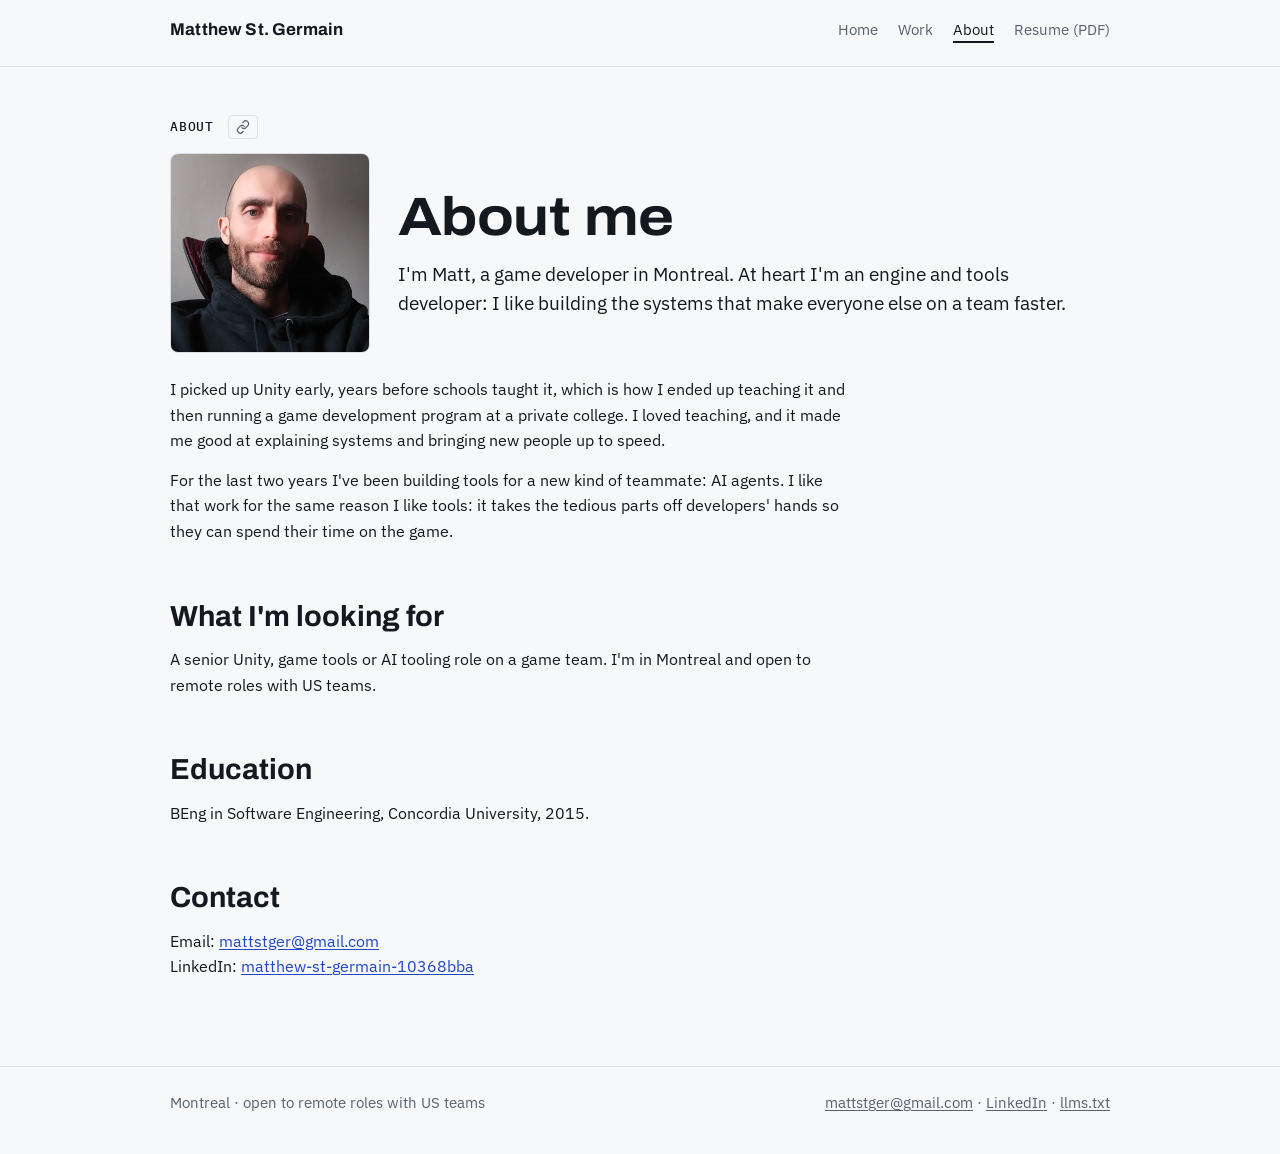
==== about/index.html @ b754c54a "Replace Jekyll starter with the generated portfolio site Static site generated by tools/site/build_s" ====
<!doctype html>
<html lang="en">
<head>
<meta charset="utf-8">
<meta name="viewport" content="width=device-width,initial-scale=1,viewport-fit=cover">
<title>About · Matthew St. Germain</title>
<meta name="description" content="Who Matthew St. Germain is, the role he's looking for, and how to reach him.">
<link rel="canonical" href="https://mattstg.github.io/about/">
<meta property="og:title" content="About · Matthew St. Germain">
<meta property="og:description" content="Who Matthew St. Germain is, the role he's looking for, and how to reach him.">
<meta property="og:type" content="website">
<meta property="og:url" content="https://mattstg.github.io/about/">
<link rel="alternate" type="text/plain" href="/llms.txt" title="Plain-text summary for AI readers">
<link rel="preconnect" href="https://fonts.googleapis.com"><link rel="preconnect" href="https://fonts.gstatic.com" crossorigin><link rel="stylesheet" href="https://fonts.googleapis.com/css2?family=Archivo:wdth,wght@100..125,600..700&family=IBM+Plex+Mono:wght@400;500;600&family=IBM+Plex+Sans:wght@400;500;600&display=swap">
<link rel="stylesheet" href="/assets/site.css">
</head>
<body>
<header class="top"><div class="wrap">
<a class="brand" href="/">Matthew St. Germain</a>
<nav aria-label="Main"><ul><li><a href="/">Home</a></li><li><a href="/work/">Work</a></li><li><a href="/about/" aria-current="page">About</a></li><li><a href="/resume/Matthew-St-Germain-Resume.pdf">Resume (PDF)</a></li></ul></nav>
</div></header>
<main><div class="wrap">
<nav class="crumbs" aria-label="Breadcrumb"><span aria-current="page">About</span><button type="button" class="copylink" title="Copy link to this page"><svg viewBox="0 0 24 24" fill="none" stroke="currentColor" stroke-width="2" stroke-linecap="round" stroke-linejoin="round" aria-hidden="true"><path d="M10 13a5 5 0 0 0 7.07 0l3-3a5 5 0 0 0-7.07-7.07l-1.5 1.5"/><path d="M14 11a5 5 0 0 0-7.07 0l-3 3a5 5 0 0 0 7.07 7.07l1.5-1.5"/></svg><span class="lbl">Copy link</span></button></nav>

<div class="intro">
  <img class="portrait" src="/assets/img/matt.png" width="402" height="350" alt="Matthew St. Germain">
  <div>
    <h1>About me</h1>
    <p class="lede">I'm Matt, a game developer in Montreal. At heart I'm an engine and tools developer: I like
    building the systems that make everyone else on a team faster.</p>
  </div>
</div>

<p>I picked up Unity early, years before schools taught it, which is how I ended up teaching it and then running a
game development program at a private college. I loved teaching, and it made me good at explaining systems and bringing new people
up to speed.</p>
<p>For the last two years I've been building tools for a new kind of teammate: AI agents. I like that work for the
same reason I like tools: it takes the tedious parts off developers' hands so they can spend their time on the
game.</p>

<h2>What I'm looking for</h2>
<p>A senior Unity, game tools or AI tooling role on a game team. I'm in Montreal and open to remote roles with US
teams.</p>

<h2>Education</h2>
<p>BEng in Software Engineering, Concordia University, 2015.</p>

<h2>Contact</h2>
<p>Email: <a href="mailto:mattstger@gmail.com">mattstger@gmail.com</a><br>LinkedIn: <a href="https://www.linkedin.com/in/matthew-st-germain-10368bba/">matthew-st-germain-10368bba</a></p>

</div></main>
<footer><div class="wrap">
<span>Montreal · open to remote roles with US teams</span>
<span><a href="mailto:mattstger@gmail.com">mattstger@gmail.com</a> · <a href="https://www.linkedin.com/in/matthew-st-germain-10368bba/">LinkedIn</a> · <a href="/llms.txt">llms.txt</a></span>
</div></footer>
<script>
document.querySelectorAll('.copylink').forEach(function (b) {
  b.addEventListener('click', function () {
    var url = document.querySelector('link[rel=canonical]').href, lbl = b.querySelector('.lbl');
    function done() {
      b.classList.add('done'); lbl.textContent = 'Copied';
      setTimeout(function () { b.classList.remove('done'); lbl.textContent = 'Copy link'; }, 1600);
    }
    function fallback() {
      var t = document.createElement('textarea'); t.value = url; document.body.appendChild(t);
      t.select(); try { document.execCommand('copy'); } catch (e) {} t.remove(); done();
    }
    if (navigator.clipboard) navigator.clipboard.writeText(url).then(done, fallback); else fallback();
  });
});
</script>
</body>
</html>
---- assets/site.css ----
/* Layout: a single reading column (about 68ch) with a wide band for spec sheets and metric rows.
   Engineering datasheet feel: mono figures, hairline rules, one signal colour for results. */
:root{
  --bg:#f7f8f9; --surface:#ffffff; --ink:#14181f; --muted:#596270; --rule:#dce0e6;
  --accent:#1f47c7; --signal:#c9471a; --signal-bg:#fbeee8;
  --display:"Archivo","Arial Narrow",Arial,sans-serif;
  --body:"IBM Plex Sans",system-ui,-apple-system,"Segoe UI",sans-serif;
  --mono:"IBM Plex Mono",ui-monospace,Consolas,monospace;
  --measure:68ch;
}
@media (prefers-color-scheme:dark){:root:not([data-theme="light"]){
  --bg:#0f1217; --surface:#171b22; --ink:#e6e9ee; --muted:#9aa3b1; --rule:#2a303a;
  --accent:#86a6ff; --signal:#ff8a5c; --signal-bg:#2a1a13; color-scheme:dark}}
:root[data-theme="dark"]{
  --bg:#0f1217; --surface:#171b22; --ink:#e6e9ee; --muted:#9aa3b1; --rule:#2a303a;
  --accent:#86a6ff; --signal:#ff8a5c; --signal-bg:#2a1a13; color-scheme:dark}

*{box-sizing:border-box}
html{-webkit-text-size-adjust:100%}
body{margin:0;background:var(--bg);color:var(--ink);font:16px/1.6 var(--body)}
img{max-width:100%;height:auto;display:block}
a{color:var(--accent);text-underline-offset:2px}
a:focus-visible{outline:2px solid var(--accent);outline-offset:2px;border-radius:2px}
.wrap{max-width:980px;margin:0 auto;padding-left:max(20px,env(safe-area-inset-left,0px));padding-right:max(20px,env(safe-area-inset-right,0px))}

/* Header */
.top{border-bottom:1px solid var(--rule)}
.top .wrap{display:flex;flex-wrap:wrap;align-items:baseline;justify-content:space-between;gap:8px 24px;padding-block:18px}
.brand{font:700 17px/1 var(--display);letter-spacing:.01em;color:var(--ink);text-decoration:none}
nav ul{display:flex;flex-wrap:wrap;gap:4px 20px;list-style:none;margin:0;padding:0;font-size:15px}
nav a{color:var(--muted);text-decoration:none}
nav a:hover,nav a[aria-current="page"]{color:var(--ink)}
nav a[aria-current="page"]{text-decoration:underline;text-decoration-thickness:2px;text-underline-offset:6px}

/* Type */
main{padding-block:48px 72px}
h1,h2,h3{font-family:var(--display);text-wrap:balance;line-height:1.12}
h1{font-size:clamp(34px,5.5vw,54px);font-weight:700;letter-spacing:-.01em;margin:0 0 16px;font-stretch:112%}
h2{font-size:clamp(23px,3vw,29px);font-weight:700;margin:56px 0 14px}
h3{font-size:19px;font-weight:700;margin:28px 0 8px}
p,ul,ol{max-width:var(--measure);margin:0 0 14px}
ul,ol{padding-left:22px}
li{margin-bottom:6px}
.lede{font-size:19px;line-height:1.55;color:var(--ink);max-width:62ch}
.eyebrow{font:500 13px/1.2 var(--mono);letter-spacing:.06em;text-transform:uppercase;color:var(--muted);margin:0 0 12px}
.muted{color:var(--muted)}
code{font:14px var(--mono);background:var(--surface);border:1px solid var(--rule);border-radius:3px;padding:0 4px}
hr{border:0;border-top:1px solid var(--rule);margin:48px 0}

/* Metric row: before → after, the page's one loud element */
.metrics{display:grid;grid-template-columns:repeat(auto-fit,minmax(200px,1fr));gap:0;border-top:2px solid var(--ink);border-bottom:1px solid var(--rule);margin:36px 0 8px}
.metric{padding:18px 20px 18px 0;display:flex;flex-direction:column;gap:6px;min-width:0}
.metric + .metric{padding-left:20px;border-left:1px solid var(--rule)}
.metric .fig{font:600 clamp(26px,3.6vw,34px)/1.05 var(--mono);color:var(--signal);font-variant-numeric:tabular-nums;letter-spacing:-.02em}
.metric .fig .from{display:block;font-size:.5em;line-height:1.3;margin-bottom:4px;color:var(--muted);font-weight:400}
.metric .what{font-size:14.5px;line-height:1.45;color:var(--ink)}
@media (max-width:620px){.metric + .metric{padding-left:0;border-left:0;border-top:1px solid var(--rule)}}

/* Spec sheet at the top of each work page */
.spec{display:grid;grid-template-columns:max-content 1fr;gap:8px 24px;margin:28px 0 8px;padding:18px 0;border-top:2px solid var(--ink);border-bottom:1px solid var(--rule);font-size:15px;max-width:none}
.spec dt{font:500 12.5px/1.6 var(--mono);letter-spacing:.06em;text-transform:uppercase;color:var(--muted)}
.spec dd{margin:0;min-width:0}
.spec .result{color:var(--signal);font-weight:600}

/* Work list */
.worklist{list-style:none;padding:0;margin:20px 0 0;max-width:none;border-top:1px solid var(--rule)}
.worklist li{margin:0;border-bottom:1px solid var(--rule)}
.worklist a.row{display:grid;grid-template-columns:1fr auto;gap:4px 24px;padding:18px 0;text-decoration:none;color:var(--ink)}
.worklist .t{font:700 20px/1.25 var(--display)}
.worklist a.row:hover .t{color:var(--accent)}
.worklist .d{grid-column:1;color:var(--muted);font-size:15px;max-width:62ch}
.worklist .k{grid-column:2;grid-row:1/span 2;align-self:center;font:600 15px var(--mono);color:var(--signal);text-align:right;white-space:nowrap}
.worklist .plain{padding:14px 0;display:grid;gap:2px}
.worklist .plain .t{font-size:17px}
/* Highlighted work: title, small company link, description; the title link covers the row */
.worklist li.hl{position:relative}
.worklist .hl .row{display:grid;grid-template-columns:1fr auto;gap:2px 24px;padding:18px 0}
.worklist .hl a.t{color:var(--ink);text-decoration:none;grid-column:1}
.worklist .hl a.t::after{content:"";position:absolute;inset:0}
.worklist .hl:hover a.t{color:var(--accent)}
.worklist .hl .co{grid-column:1;position:relative;z-index:1;justify-self:start;font-size:13.5px;font-style:italic;color:var(--muted);text-decoration:none}
.worklist .hl .co:hover{color:var(--accent);text-decoration:underline}
.worklist .hl .d{margin-top:4px}
.worklist .hl .k{grid-row:1/span 3}
@media (max-width:620px){.worklist a.row,.worklist .hl .row{grid-template-columns:1fr}.worklist .k,.worklist .hl .k{grid-column:1;grid-row:auto;text-align:left}}

/* Steps and callouts */
.steps{counter-reset:s;list-style:none;padding:0}
.steps li{counter-increment:s;position:relative;padding-left:40px;margin-bottom:14px}
.steps li::before{content:counter(s,decimal-leading-zero);position:absolute;left:0;top:1px;font:600 14px var(--mono);color:var(--muted)}
.callout{border-left:3px solid var(--signal);background:var(--signal-bg);padding:12px 16px;border-radius:0 4px 4px 0;max-width:var(--measure);margin:20px 0}
.callout p:last-child{margin-bottom:0}
.note{font-size:14.5px;color:var(--muted);border-top:1px solid var(--rule);padding-top:14px;margin-top:40px;max-width:var(--measure)}

/* Games */
.games{display:grid;grid-template-columns:repeat(auto-fill,minmax(270px,1fr));gap:20px;margin-top:16px}
.game{background:var(--surface);border:1px solid var(--rule);border-radius:6px;padding:18px;display:flex;flex-direction:column;gap:8px;min-width:0}
.game h3{margin:0}
.game p{margin:0;font-size:15px}
.game .facts{font:500 13.5px/1.5 var(--mono);color:var(--signal)}
.game .role{color:var(--muted);font-size:14px}
.shot{border:1px solid var(--rule);border-radius:6px;overflow:hidden;margin:20px 0;max-width:720px}

/* Timeline: each row links to its job page */
.timeline{list-style:none;padding:0;max-width:none;margin:16px 0 0}
.timeline li{border-top:1px solid var(--rule);margin:0}
.timeline li > a{display:grid;grid-template-columns:150px 1fr;gap:4px 20px;padding:12px 0;color:var(--ink);text-decoration:none}
.timeline .when{font:500 14px/1.6 var(--mono);color:var(--muted);font-variant-numeric:tabular-nums}
.timeline .what b{font-weight:600}
.timeline a .what::after{content:" →";color:var(--accent)}
.timeline a:hover .what b{color:var(--accent)}
@media (max-width:620px){.timeline li > a{grid-template-columns:1fr}}

/* Breadcrumbs with a copy-link button */
.crumbs{display:flex;flex-wrap:wrap;align-items:center;gap:4px 8px;font:500 13px/1.4 var(--mono);letter-spacing:.06em;text-transform:uppercase;color:var(--muted);margin:0 0 14px}
.crumbs a{color:var(--muted);text-decoration:none}
.crumbs a:hover{color:var(--accent);text-decoration:underline}
.crumbs [aria-current]{color:var(--ink)}
.crumbs .sep{opacity:.5}
.copylink{display:inline-flex;align-items:center;gap:6px;margin-left:6px;padding:4px 7px;background:none;border:1px solid var(--rule);border-radius:4px;color:var(--muted);font:inherit;cursor:pointer}
.copylink:hover{color:var(--accent);border-color:var(--accent)}
.copylink:focus-visible{outline:2px solid var(--accent);outline-offset:2px}
.copylink svg{width:14px;height:14px;display:block}
.copylink .lbl{display:none}
.copylink.done{color:var(--signal);border-color:var(--signal)}
.copylink.done .lbl{display:inline}

/* Jobs on the Work page */
.jobs{border-bottom:1px solid var(--rule)}
.job{border-top:1px solid var(--rule);padding:22px 0}
.jobhead{display:flex;flex-wrap:wrap;justify-content:space-between;align-items:baseline;gap:4px 16px}
.jobhead h3{margin:0;font-size:24px}
.jobhead h3 a{color:var(--ink);text-decoration:none}
.jobhead h3 a:hover{color:var(--accent)}
.jobhead .when{font:500 14px var(--mono);color:var(--muted);font-variant-numeric:tabular-nums}
.job .role{color:var(--muted);margin:4px 0 10px;font-size:15px}
.job .tops{margin-bottom:10px}
.job .tops li::marker{color:var(--signal)}
.job .more{font-weight:600;text-decoration:none}
.job .more:hover{text-decoration:underline}

/* Games shelf */
.shelf{list-style:none;padding:0;margin:16px 0 0;max-width:none;display:grid;grid-template-columns:repeat(auto-fill,minmax(132px,1fr));gap:18px}
.shelf li{margin:0;min-width:0}
.shelf a{display:block;color:var(--ink);text-decoration:none}
.shelf img{width:100%;aspect-ratio:4/3;object-fit:contain;background:var(--surface);border:1px solid var(--rule);border-radius:6px;padding:6px}
.shelf a:hover img,.shelf a:hover .tile{border-color:var(--accent)}
.shelf .tile{display:flex;align-items:center;justify-content:center;aspect-ratio:4/3;background:var(--surface);border:1px solid var(--rule);border-radius:6px;font:700 18px/1.1 var(--display);color:var(--accent)}.shelf .n{display:block;font-weight:600;font-size:14.5px;line-height:1.3;margin-top:8px}
.shelf .for-dark{display:none}
@media (prefers-color-scheme:dark){:root:not([data-theme="light"]) .shelf .for-light{display:none}:root:not([data-theme="light"]) .shelf .for-dark{display:block}}
:root[data-theme="dark"] .shelf .for-light{display:none}
:root[data-theme="dark"] .shelf .for-dark{display:block}
.shelf .r{display:block;color:var(--muted);font-size:13px;line-height:1.35}

/* About intro with portrait */
.intro{display:grid;grid-template-columns:200px 1fr;gap:28px;align-items:center;margin-bottom:24px}
.intro h1{margin-bottom:12px}
.intro .lede{margin:0}
.portrait{width:200px;height:200px;object-fit:cover;border-radius:8px;border:1px solid var(--rule)}
@media (max-width:620px){.intro{grid-template-columns:1fr;gap:18px}.portrait{width:160px;height:160px}}
.shot.gtd{max-width:432px}
.shot.gtd img{width:100%}

/* Footer */
footer{border-top:1px solid var(--rule)}
footer .wrap{padding-block:24px 40px;display:flex;flex-wrap:wrap;gap:8px 24px;justify-content:space-between;font-size:14.5px;color:var(--muted)}
footer a{color:var(--muted)}

@media (prefers-reduced-motion:no-preference){a{transition:color .15s}}
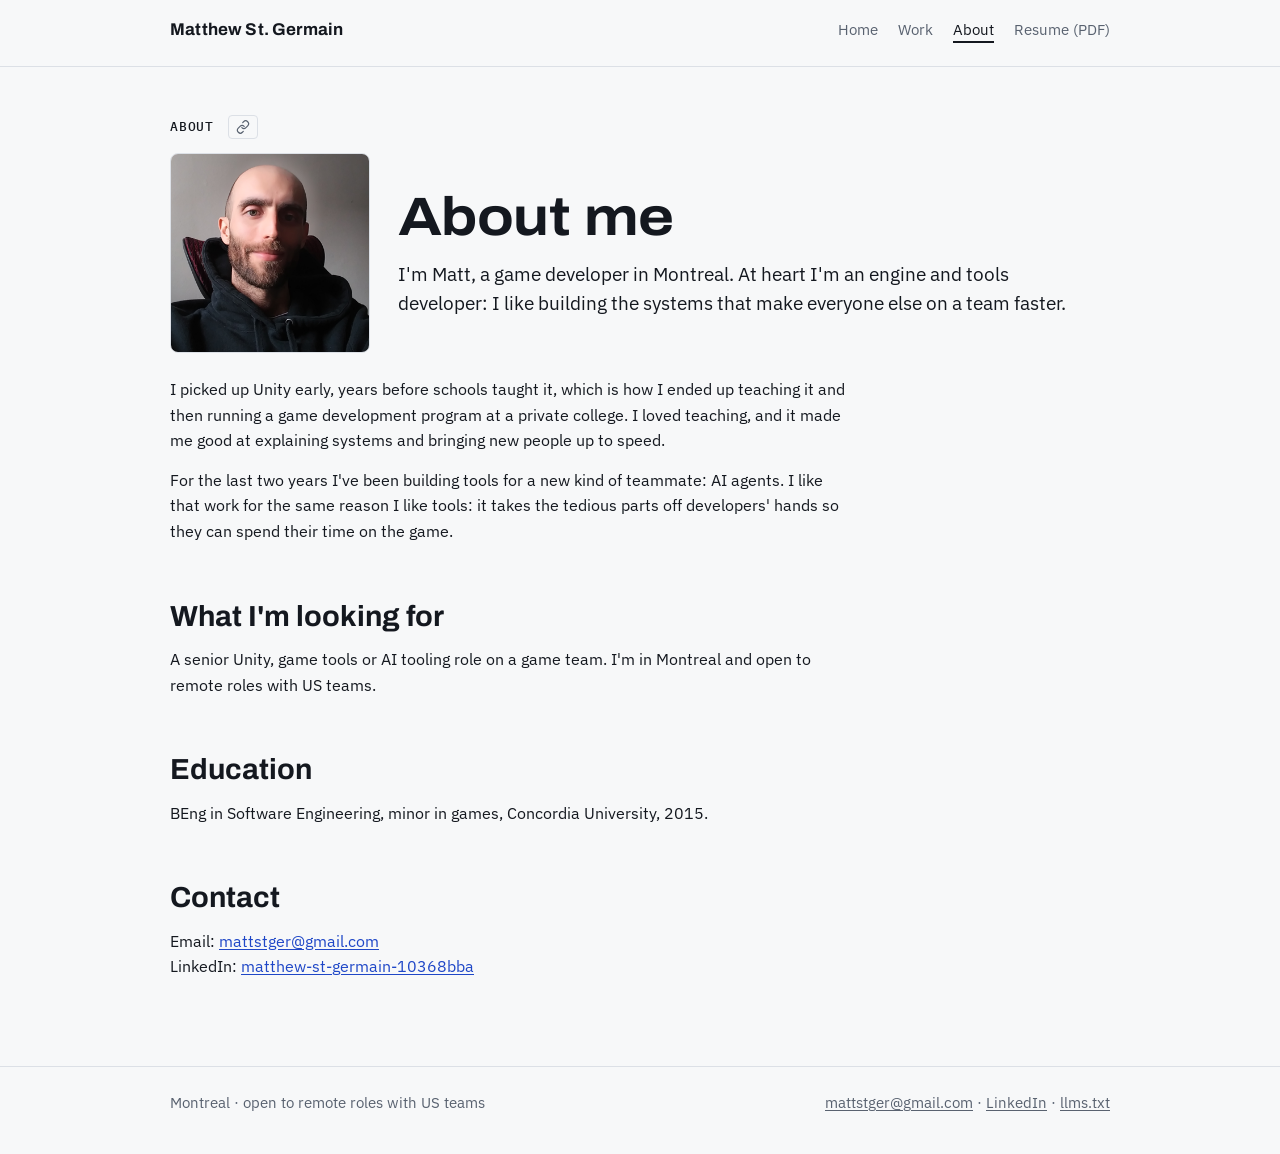
==== commit 8b235c45: "Game design of four Legends of Learning games, playtesting, visual scripting lesson, game jam, minor" ====
--- a/about/index.html
+++ b/about/index.html
@@ -4,10 +4,10 @@
 <meta charset="utf-8">
 <meta name="viewport" content="width=device-width,initial-scale=1,viewport-fit=cover">
 <title>About · Matthew St. Germain</title>
-<meta name="description" content="Who Matthew St. Germain is, the role he's looking for, and how to reach him.">
+<meta name="description" content="Who Matthew St. Germain is, the role Matthew is looking for, and how to get in touch.">
 <link rel="canonical" href="https://mattstg.github.io/about/">
 <meta property="og:title" content="About · Matthew St. Germain">
-<meta property="og:description" content="Who Matthew St. Germain is, the role he's looking for, and how to reach him.">
+<meta property="og:description" content="Who Matthew St. Germain is, the role Matthew is looking for, and how to get in touch.">
 <meta property="og:type" content="website">
 <meta property="og:url" content="https://mattstg.github.io/about/">
 <link rel="alternate" type="text/plain" href="/llms.txt" title="Plain-text summary for AI readers">
@@ -43,7 +43,7 @@
 teams.</p>
 
 <h2>Education</h2>
-<p>BEng in Software Engineering, Concordia University, 2015.</p>
+<p>BEng in Software Engineering, minor in games, Concordia University, 2015.</p>
 
 <h2>Contact</h2>
 <p>Email: <a href="mailto:mattstger@gmail.com">mattstger@gmail.com</a><br>LinkedIn: <a href="https://www.linkedin.com/in/matthew-st-germain-10368bba/">matthew-st-germain-10368bba</a></p>
